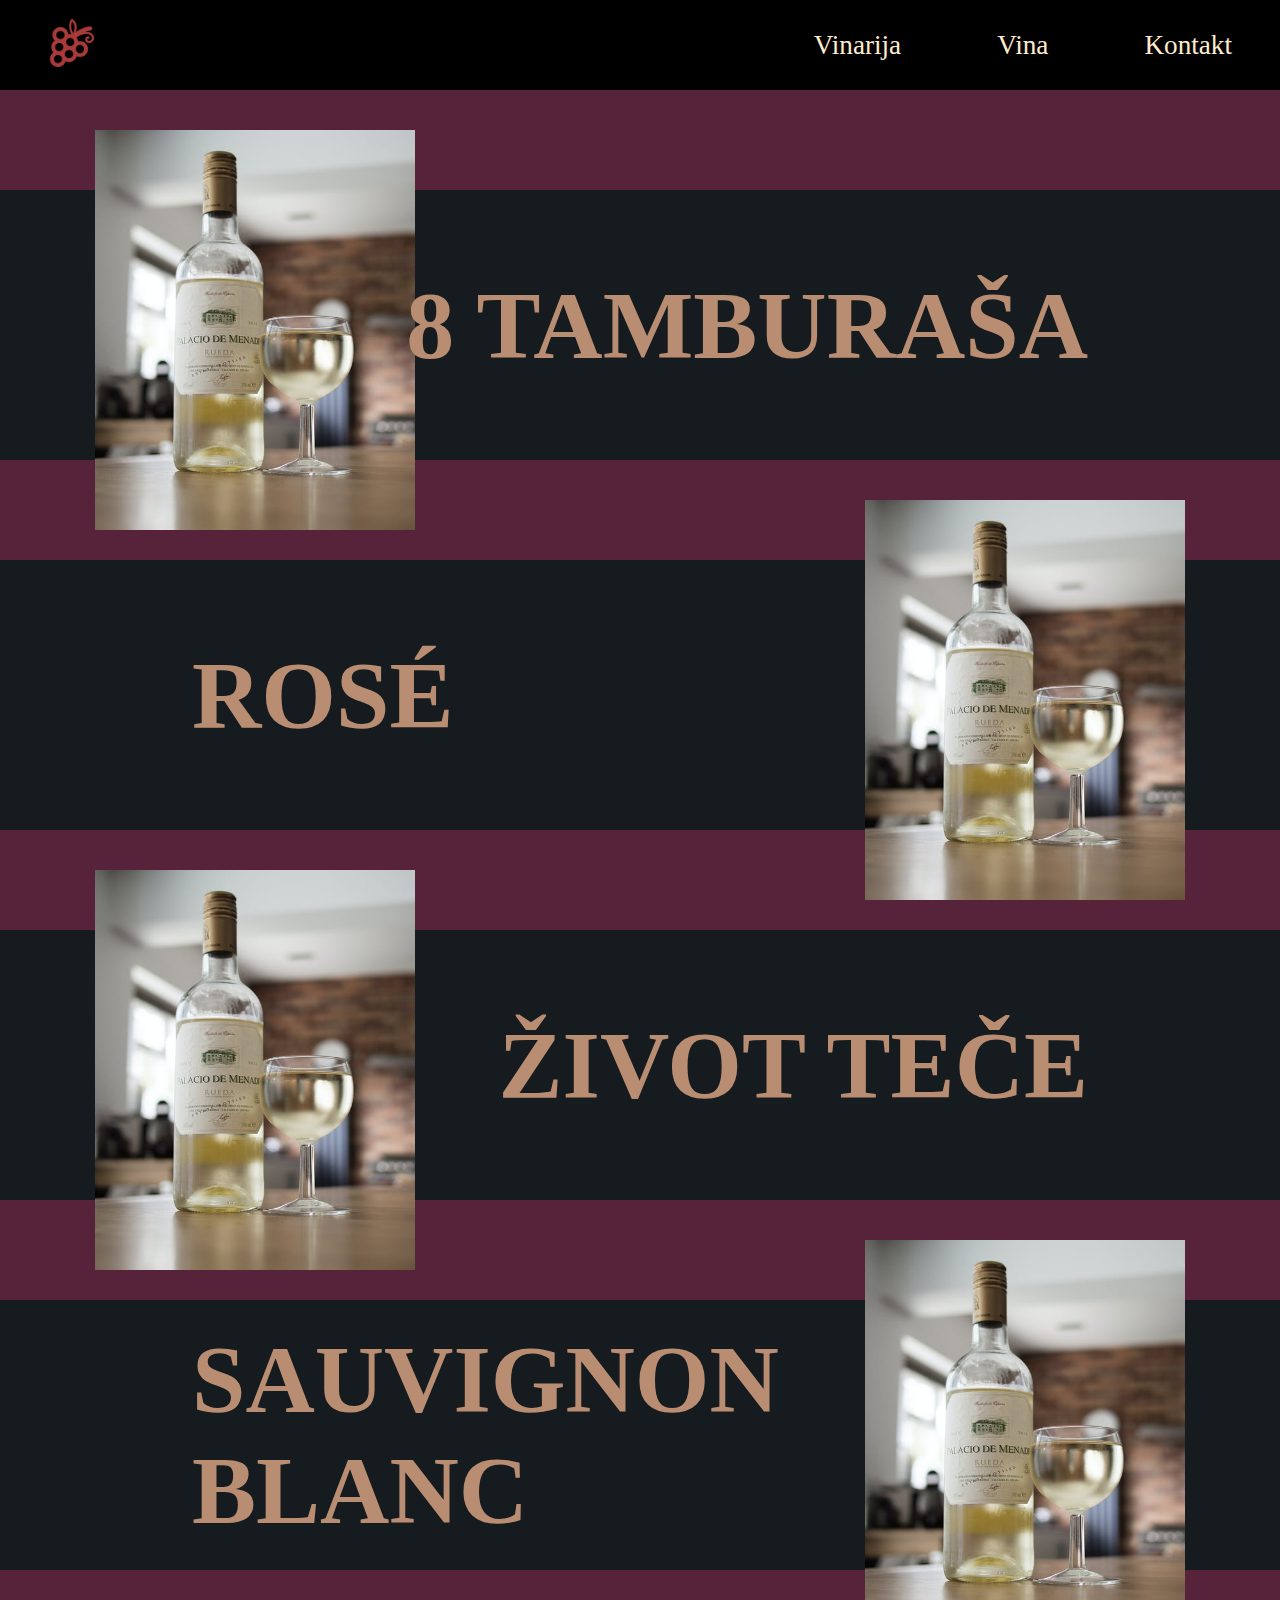
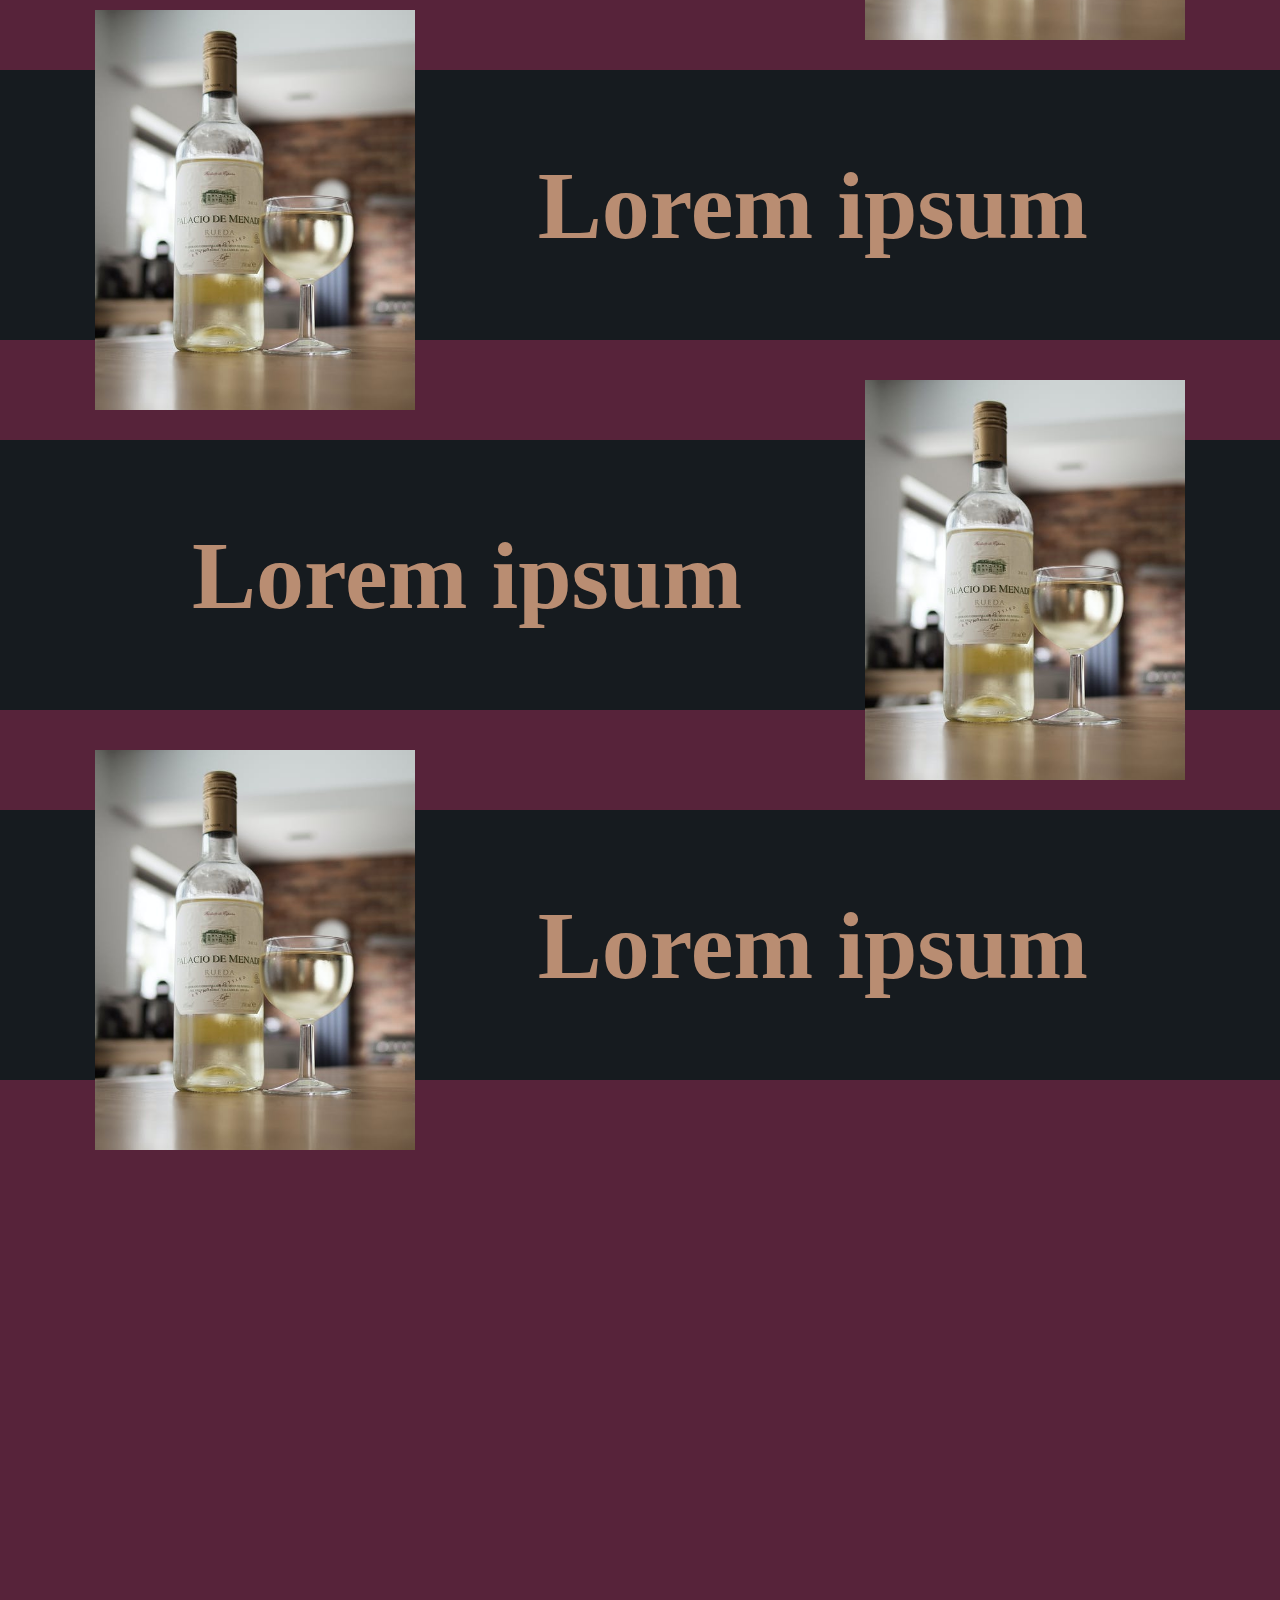
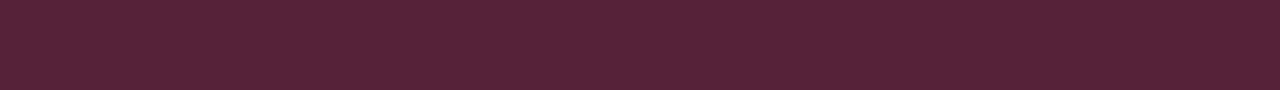
==== vina.html @ e053a5e4 "Initial commit" ====
<!DOCTYPE html>
<html lang="en">

<head>
    <meta charset="UTF-8">
    <meta name="viewport" content="width=device-width, initial-scale=1.0">
    <title>Vina</title>
    <link rel="stylesheet" href="css/style.css">
    <link href="https://fonts.googleapis.com/css?family=Parisienne|Satisfy&display=swap" rel="stylesheet">
</head>

<body>
    <header>
        <div class="logo">
            <a href="/index.html">
                <img src="/img/grapes.png" alt="">
            </a>
        </div>
        <nav>
            <ul>
                <li><a href="#">Vinarija</a></li>
                <li><a href="/vina.html">Vina</a></li>
                <li><a href="#">Kontakt</a></li>
            </ul>
        </nav>
    </header>
    <main>
        <div class="vine-bg">

            <div class="bottle click">
                <img src="/img/bottle.jpeg" alt="">
                <div class="bottle-text">
                    <h1>8 TAMBURAŠA</h1>
                </div>
            </div>
            <div class="bottle-2 click">
                <img src="/img/bottle.jpeg" alt="">
                <div class="bottle-text">
                    <h1>ROSÉ</h1>
                </div>
            </div>
            <div class="bottle click">
                <img src="/img/bottle.jpeg" alt="">
                <div class="bottle-text">
                    <h1>ŽIVOT TEČE</h1>

                </div>
            </div>
            <div class="bottle-2 click">
                <img src="/img/bottle.jpeg" alt="">
                <div class="bottle-text">
                    <h1>SAUVIGNON BLANC</h1>

                </div>
            </div>
            <div class="bottle click">
                <img src="/img/bottle.jpeg" alt="">
                <div class="bottle-text">
                    <h1>Lorem ipsum</h1>

                </div>
            </div>
            <div class="bottle-2 click">
                <img src="/img/bottle.jpeg" alt="">
                <div class="bottle-text">
                    <h1>Lorem ipsum</h1>
                </div>
            </div>
            <div class="bottle click">
                <img src="/img/bottle.jpeg" alt="">
                <div class="bottle-text">
                    <h1>Lorem ipsum</h1>

                </div>
            </div>

        </div>
    </main>
    <script src="src/vine.js"></script>
</body>

</html>
---- css/style.css ----
* {
  -webkit-box-sizing: border-box;
          box-sizing: border-box;
  margin: 0;
  padding: o;
}

a {
  text-decoration: none;
}

header {
  display: -webkit-box;
  display: -ms-flexbox;
  display: flex;
  -webkit-box-pack: justify;
      -ms-flex-pack: justify;
          justify-content: space-between;
  background-color: black;
  -webkit-box-align: center;
      -ms-flex-align: center;
          align-items: center;
  height: 10vh;
}

header .logo {
  padding-left: 3rem;
}

header .logo img {
  width: 3em;
  height: 3em;
}

header ul {
  list-style-type: none;
  display: -webkit-box;
  display: -ms-flexbox;
  display: flex;
  height: 100%;
  margin: 0;
  padding: 0;
}

header ul li {
  padding: 2em 3em;
  height: 100%;
}

header ul li:hover a {
  color: #a73d3d;
}

header ul a {
  color: blanchedalmond;
  font-size: 1.7em;
}

main {
  display: -webkit-box;
  display: -ms-flexbox;
  display: flex;
  -webkit-box-orient: vertical;
  -webkit-box-direction: normal;
      -ms-flex-direction: column;
          flex-direction: column;
  -webkit-box-align: center;
      -ms-flex-align: center;
          align-items: center;
}

main .bg {
  width: 100%;
  height: 90vh;
  z-index: -2;
}

main .bg .img-slide {
  width: 100%;
  height: 90vh;
}

main .vine-bg {
  background: #57233a;
  width: 100%;
  height: 200rem;
  position: absolute;
  z-index: -7;
}

main .home-title {
  font-family: 'Parisienne', cursive;
  position: absolute;
  top: 10%;
  right: 10%;
  color: #fff;
  text-align: center;
}

main .home-title h1 {
  font-size: 10rem;
}

main .home-title h3 {
  font-size: 5rem;
}

main .bottle {
  position: relative;
  height: 30vh;
  width: 100%;
  background-color: #161b1f;
  margin-top: 100px;
  color: #b98d72;
  display: -webkit-box;
  display: -ms-flexbox;
  display: flex;
  -webkit-box-pack: center;
      -ms-flex-pack: center;
          justify-content: center;
  -webkit-box-align: center;
      -ms-flex-align: center;
          align-items: center;
}

main .bottle img {
  position: absolute;
  top: -60px;
  left: 95px;
  width: 20em;
  height: 25em;
  -webkit-transform: skew(0deg, 0deg);
          transform: skew(0deg, 0deg);
}

main .bottle .bottle-text {
  width: 70%;
  text-align: right;
  position: absolute;
  font-size: 3rem;
}

main .bottle-2 {
  position: relative;
  height: 30vh;
  width: 100%;
  background-color: #161b1f;
  margin-top: 100px;
  color: #b98d72;
  display: -webkit-box;
  display: -ms-flexbox;
  display: flex;
  -webkit-box-pack: center;
      -ms-flex-pack: center;
          justify-content: center;
  -webkit-box-align: center;
      -ms-flex-align: center;
          align-items: center;
}

main .bottle-2 img {
  position: absolute;
  top: -60px;
  right: 95px;
  width: 20em;
  height: 25em;
  -webkit-transform: skew(0deg, 0deg);
          transform: skew(0deg, 0deg);
}

main .bottle-2 .bottle-text {
  width: 70%;
  text-align: left;
  font-size: 3rem;
}

.holder {
  display: -webkit-box;
  display: -ms-flexbox;
  display: flex;
  -webkit-box-align: center;
      -ms-flex-align: center;
          align-items: center;
  -webkit-box-pack: center;
      -ms-flex-pack: center;
          justify-content: center;
  height: 90vh;
  width: 100%;
}

.vine__img {
  width: 100%;
  display: -webkit-box;
  display: -ms-flexbox;
  display: flex;
  -webkit-box-pack: center;
      -ms-flex-pack: center;
          justify-content: center;
  -webkit-box-align: center;
      -ms-flex-align: center;
          align-items: center;
}

.vine__img img {
  width: 22rem;
  height: 30rem;
}

.vine__desc {
  width: 100%;
  height: 80vh;
  display: -webkit-box;
  display: -ms-flexbox;
  display: flex;
  margin: 2rem;
  padding-left: 6rem;
  -webkit-box-orient: vertical;
  -webkit-box-direction: normal;
      -ms-flex-direction: column;
          flex-direction: column;
  -webkit-box-align: start;
      -ms-flex-align: start;
          align-items: flex-start;
  -webkit-box-pack: start;
      -ms-flex-pack: start;
          justify-content: flex-start;
  color: #57233a;
  background-color: #b98d724f;
}

.vine__desc .vine__desc-title {
  font-size: 5rem;
  margin: 4rem 0;
  border-bottom: 4px solid #161b1f;
}

.vine__desc h3 {
  padding-top: 2rem;
  font-size: 1.4rem;
  width: 70%;
  line-height: 1.5;
}

.vine__desc h3 span {
  font-size: 1.6rem;
  padding-right: 1rem;
}
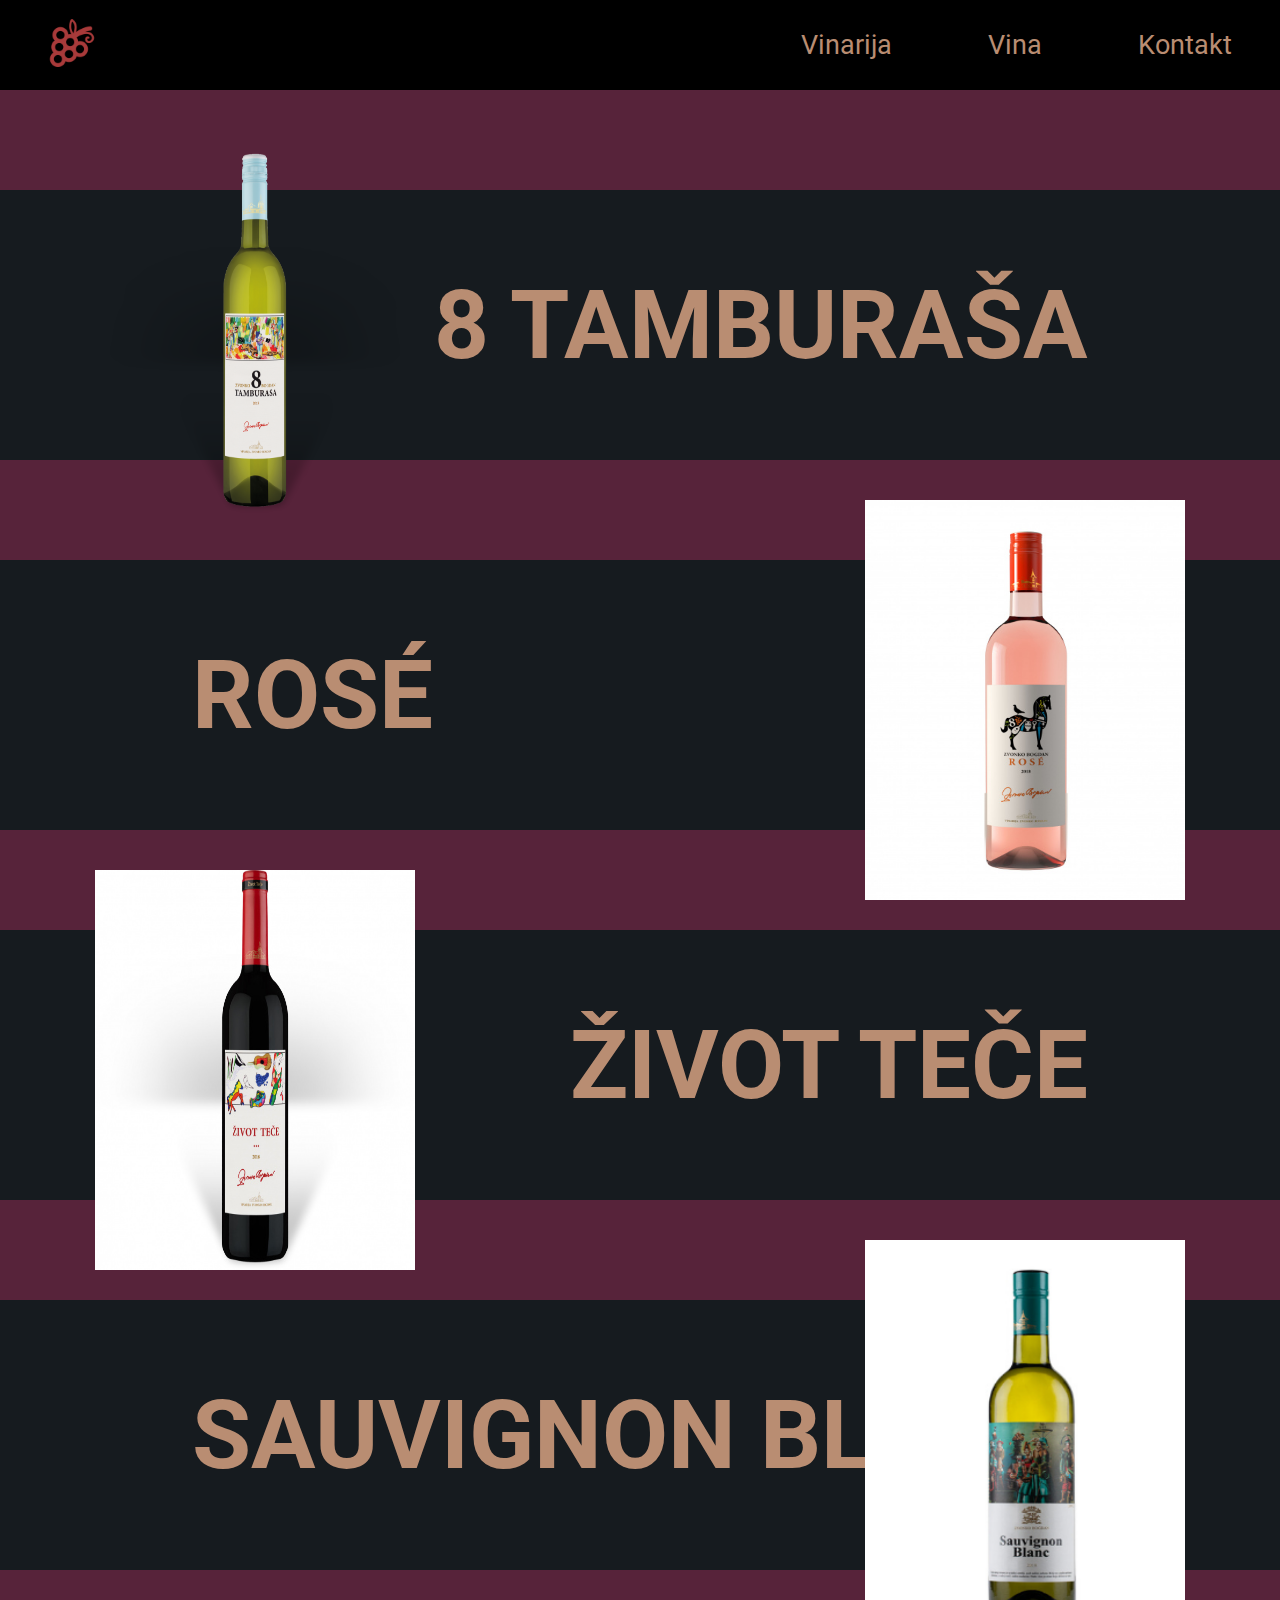
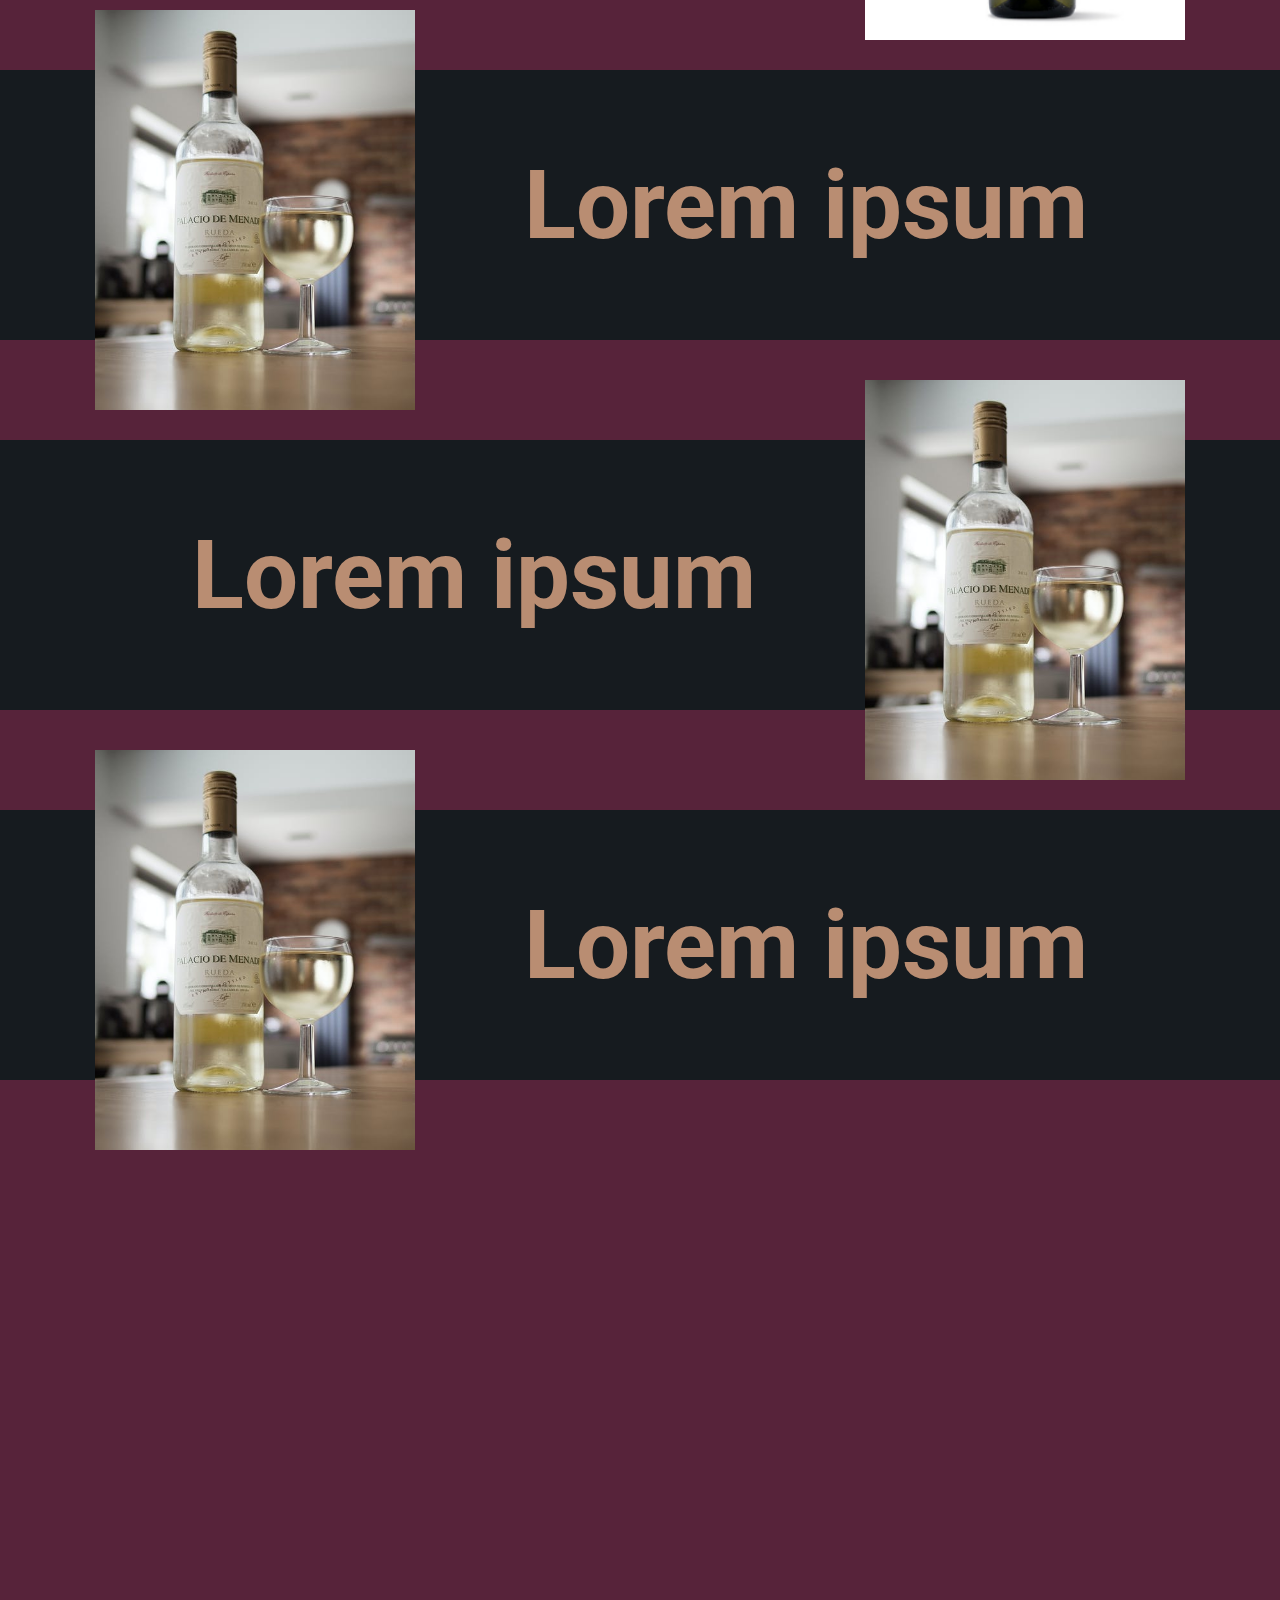
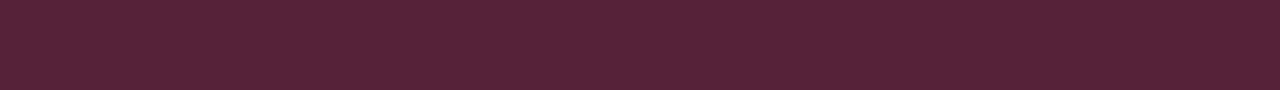
==== commit a6ff2d7a: "c" ====
--- a/vina.html
+++ b/vina.html
@@ -7,6 +7,7 @@
     <title>Vina</title>
     <link rel="stylesheet" href="css/style.css">
     <link href="https://fonts.googleapis.com/css?family=Parisienne|Satisfy&display=swap" rel="stylesheet">
+    <link href="https://fonts.googleapis.com/css?family=Roboto&display=swap" rel="stylesheet">
 </head>
 
 <body>
@@ -28,26 +29,26 @@
         <div class="vine-bg">
 
             <div class="bottle click">
-                <img src="/img/bottle.jpeg" alt="">
+                <img src="/img/Wine Bottle/8tamburasa.png" alt="">
                 <div class="bottle-text">
                     <h1>8 TAMBURAŠA</h1>
                 </div>
             </div>
             <div class="bottle-2 click">
-                <img src="/img/bottle.jpeg" alt="">
+                <img src="/img/Wine Bottle/Rose.jpg" alt="">
                 <div class="bottle-text">
                     <h1>ROSÉ</h1>
                 </div>
             </div>
             <div class="bottle click">
-                <img src="/img/bottle.jpeg" alt="">
+                <img src="/img/Wine Bottle/Zivot Tece.jpg" alt="">
                 <div class="bottle-text">
                     <h1>ŽIVOT TEČE</h1>
 
                 </div>
             </div>
             <div class="bottle-2 click">
-                <img src="/img/bottle.jpeg" alt="">
+                <img src="/img/Wine Bottle/savignon blanc.png" alt="">
                 <div class="bottle-text">
                     <h1>SAUVIGNON BLANC</h1>
 
--- a/css/style.css
+++ b/css/style.css
@@ -9,6 +9,10 @@
   text-decoration: none;
 }
 
+body {
+  font-family: 'Roboto', sans-serif;
+}
+
 header {
   display: -webkit-box;
   display: -ms-flexbox;
@@ -52,7 +56,7 @@
 }
 
 header ul a {
-  color: blanchedalmond;
+  color: #b98d72;
   font-size: 1.7em;
 }
 
